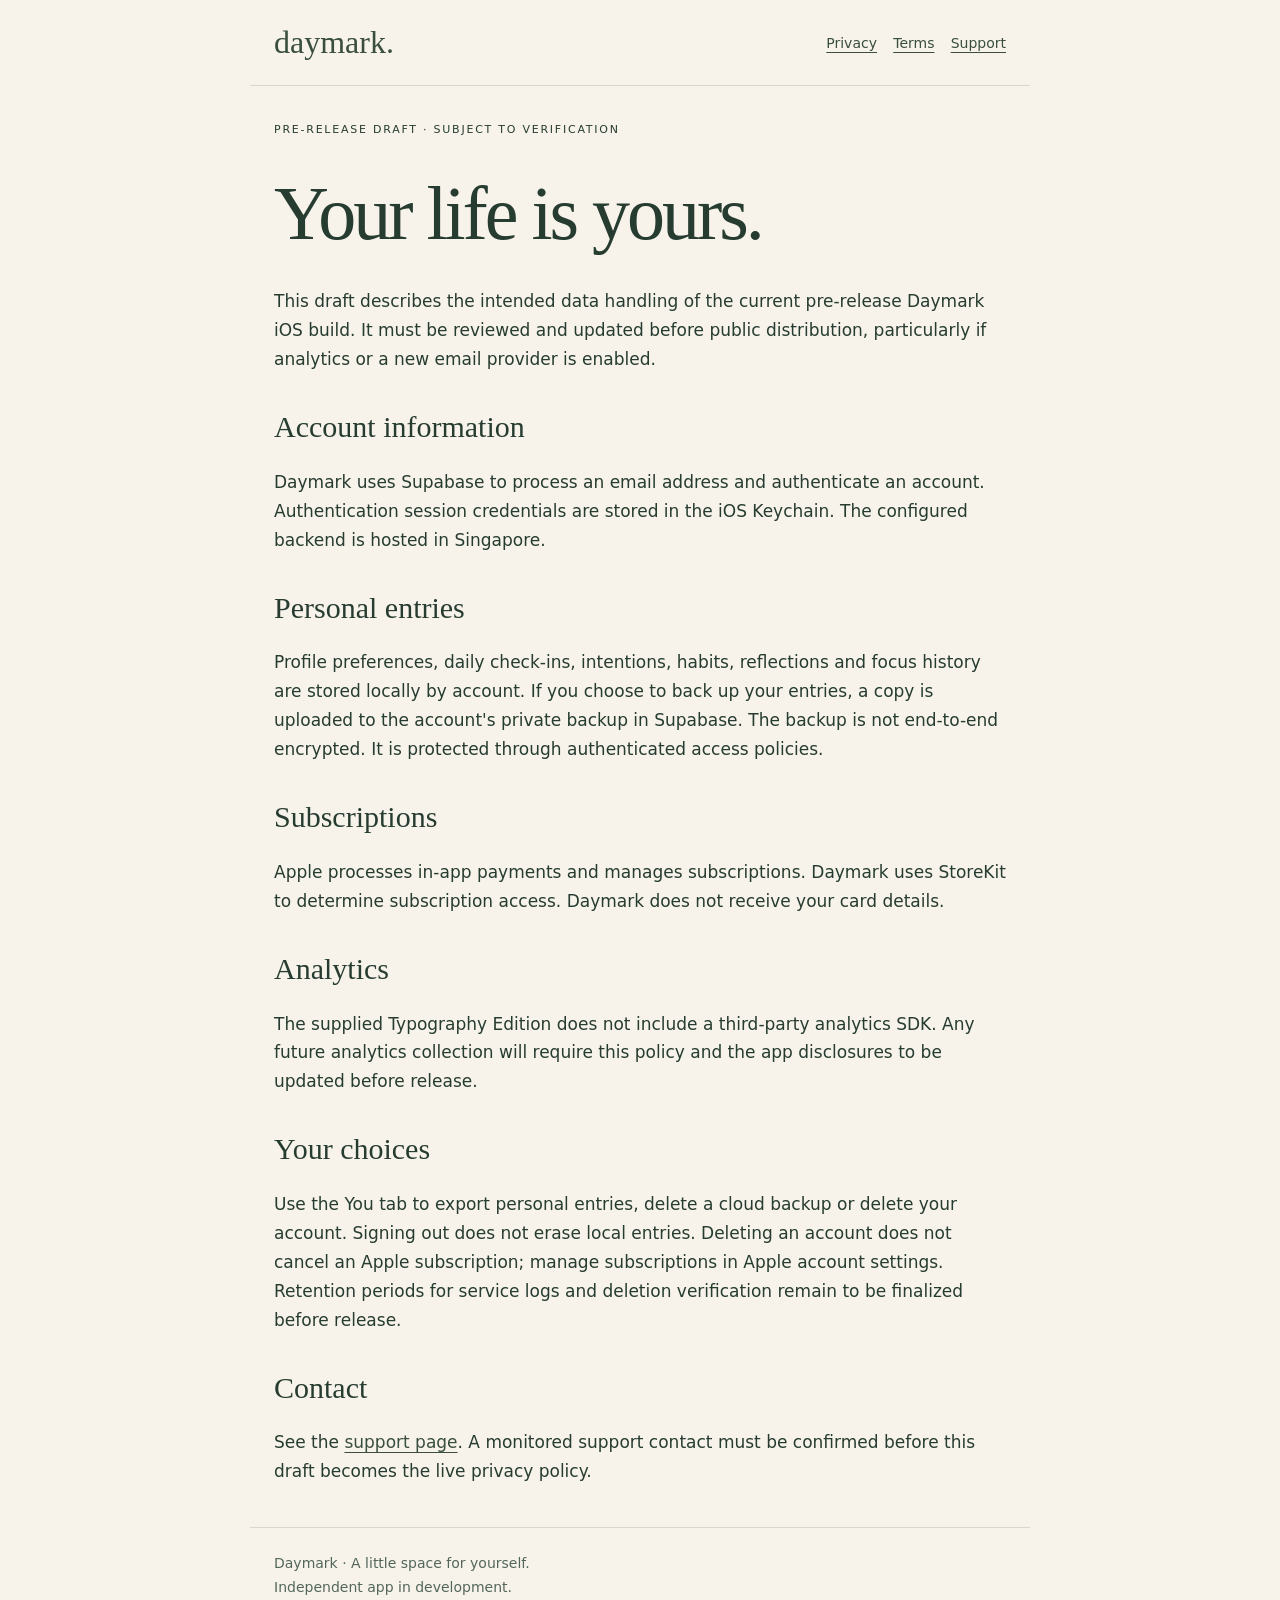
==== privacy.html @ 28270dea "Initial Daymark project" ====
<!doctype html><html lang="en"><head><meta charset="utf-8"><meta name="viewport" content="width=device-width,initial-scale=1"><title>Privacy policy | Daymark</title><meta name="description" content="Daymark, a personal companion for intentional living."><link rel="stylesheet" href="style.css"></head><body><nav><a class="brand" href="./">daymark.</a><div><a href="privacy.html">Privacy</a> &nbsp; <a href="terms.html">Terms</a> &nbsp; <a href="support.html">Support</a></div></nav><main><p class="eyebrow">Pre-release draft · subject to verification</p><h1>Your life is yours.</h1><p>This draft describes the intended data handling of the current pre-release Daymark iOS build. It must be reviewed and updated before public distribution, particularly if analytics or a new email provider is enabled.</p><h2>Account information</h2><p>Daymark uses Supabase to process an email address and authenticate an account. Authentication session credentials are stored in the iOS Keychain. The configured backend is hosted in Singapore.</p><h2>Personal entries</h2><p>Profile preferences, daily check-ins, intentions, habits, reflections and focus history are stored locally by account. If you choose to back up your entries, a copy is uploaded to the account's private backup in Supabase. The backup is not end-to-end encrypted. It is protected through authenticated access policies.</p><h2>Subscriptions</h2><p>Apple processes in-app payments and manages subscriptions. Daymark uses StoreKit to determine subscription access. Daymark does not receive your card details.</p><h2>Analytics</h2><p>The supplied Typography Edition does not include a third-party analytics SDK. Any future analytics collection will require this policy and the app disclosures to be updated before release.</p><h2>Your choices</h2><p>Use the You tab to export personal entries, delete a cloud backup or delete your account. Signing out does not erase local entries. Deleting an account does not cancel an Apple subscription; manage subscriptions in Apple account settings. Retention periods for service logs and deletion verification remain to be finalized before release.</p><h2>Contact</h2><p>See the <a href="support.html">support page</a>. A monitored support contact must be confirmed before this draft becomes the live privacy policy.</p></main><footer>Daymark · A little space for yourself.<br>Independent app in development.</footer></body></html>
---- style.css ----
*{box-sizing:border-box}body{margin:0;background:#f7f3eb;color:#273c30;font:17px/1.7 "Avenir Next",Avenir,system-ui,sans-serif}main,nav,footer{max-width:780px;margin:auto;padding:24px}nav{display:flex;align-items:center;justify-content:space-between;flex-wrap:wrap;gap:14px;border-bottom:1px solid #d7d8cb}nav a{font-size:14px}a{color:#394e3e;text-underline-offset:4px}nav .brand{font:32px Baskerville,Georgia,serif;text-decoration:none}h1,h2{font-family:Baskerville,Georgia,serif;font-weight:400;line-height:1.1}h1{font-size:clamp(42px,8vw,76px);letter-spacing:-.04em;margin:32px 0}h2{font-size:30px;margin-top:36px}.eyebrow{letter-spacing:.16em;font-size:11px;text-transform:uppercase}.lede{font-size:21px;max-width:600px}.quiet{background:#e2e8dc;border-radius:18px;padding:25px;margin:30px 0}.muted,footer{color:#53665a;font-size:14px}footer{border-top:1px solid #d7d8cb}li{margin:8px 0}
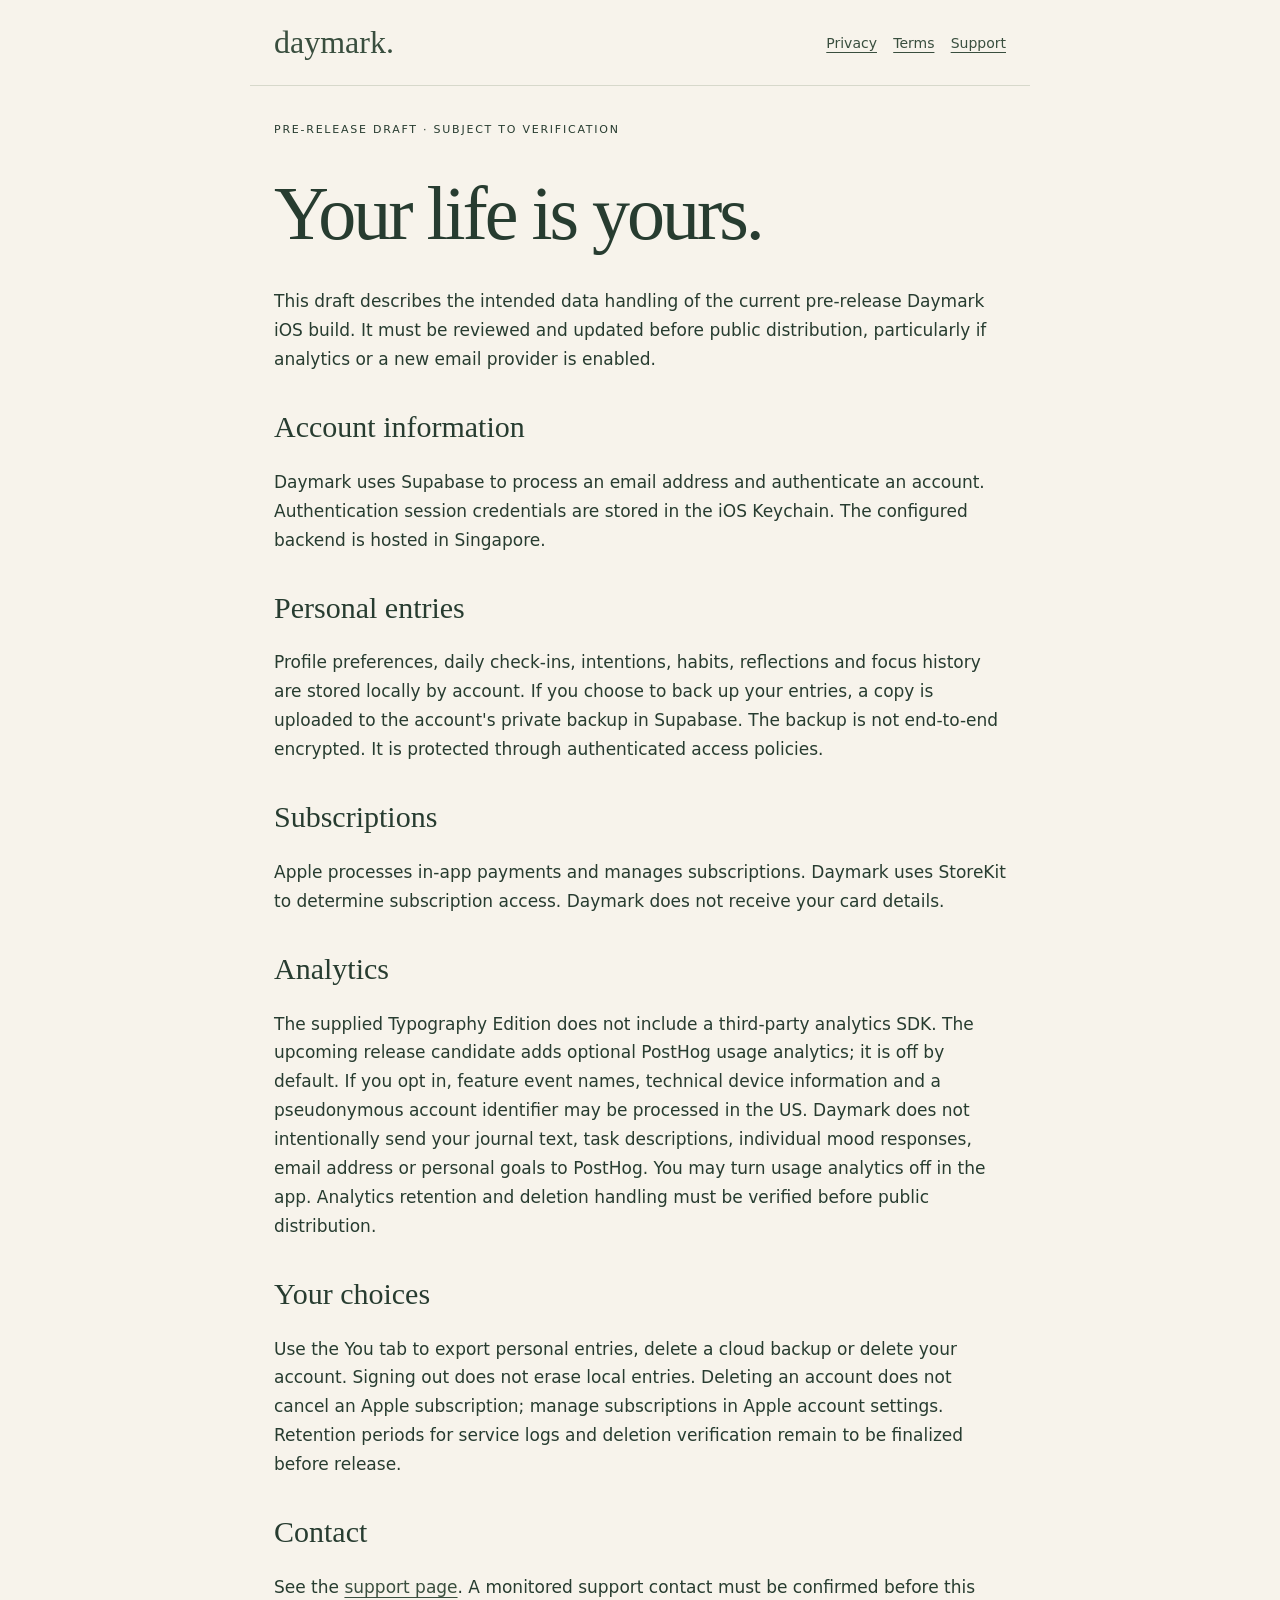
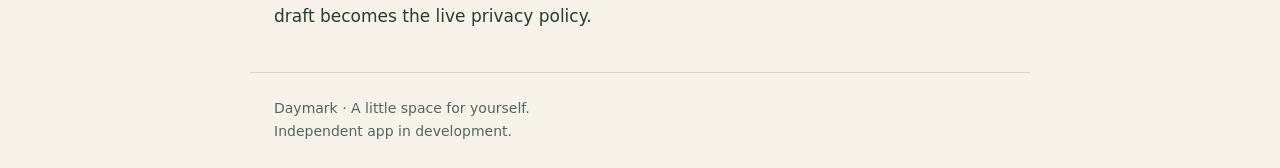
==== commit 934fe6cf: "Update pre-release privacy draft for optional analytics" ====
--- a/privacy.html
+++ b/privacy.html
@@ -1 +1 @@
-<!doctype html><html lang="en"><head><meta charset="utf-8"><meta name="viewport" content="width=device-width,initial-scale=1"><title>Privacy policy | Daymark</title><meta name="description" content="Daymark, a personal companion for intentional living."><link rel="stylesheet" href="style.css"></head><body><nav><a class="brand" href="./">daymark.</a><div><a href="privacy.html">Privacy</a> &nbsp; <a href="terms.html">Terms</a> &nbsp; <a href="support.html">Support</a></div></nav><main><p class="eyebrow">Pre-release draft · subject to verification</p><h1>Your life is yours.</h1><p>This draft describes the intended data handling of the current pre-release Daymark iOS build. It must be reviewed and updated before public distribution, particularly if analytics or a new email provider is enabled.</p><h2>Account information</h2><p>Daymark uses Supabase to process an email address and authenticate an account. Authentication session credentials are stored in the iOS Keychain. The configured backend is hosted in Singapore.</p><h2>Personal entries</h2><p>Profile preferences, daily check-ins, intentions, habits, reflections and focus history are stored locally by account. If you choose to back up your entries, a copy is uploaded to the account's private backup in Supabase. The backup is not end-to-end encrypted. It is protected through authenticated access policies.</p><h2>Subscriptions</h2><p>Apple processes in-app payments and manages subscriptions. Daymark uses StoreKit to determine subscription access. Daymark does not receive your card details.</p><h2>Analytics</h2><p>The supplied Typography Edition does not include a third-party analytics SDK. Any future analytics collection will require this policy and the app disclosures to be updated before release.</p><h2>Your choices</h2><p>Use the You tab to export personal entries, delete a cloud backup or delete your account. Signing out does not erase local entries. Deleting an account does not cancel an Apple subscription; manage subscriptions in Apple account settings. Retention periods for service logs and deletion verification remain to be finalized before release.</p><h2>Contact</h2><p>See the <a href="support.html">support page</a>. A monitored support contact must be confirmed before this draft becomes the live privacy policy.</p></main><footer>Daymark · A little space for yourself.<br>Independent app in development.</footer></body></html>+<!doctype html><html lang="en"><head><meta charset="utf-8"><meta name="viewport" content="width=device-width,initial-scale=1"><title>Privacy policy | Daymark</title><meta name="description" content="Daymark, a personal companion for intentional living."><link rel="stylesheet" href="style.css"></head><body><nav><a class="brand" href="./">daymark.</a><div><a href="privacy.html">Privacy</a> &nbsp; <a href="terms.html">Terms</a> &nbsp; <a href="support.html">Support</a></div></nav><main><p class="eyebrow">Pre-release draft · subject to verification</p><h1>Your life is yours.</h1><p>This draft describes the intended data handling of the current pre-release Daymark iOS build. It must be reviewed and updated before public distribution, particularly if analytics or a new email provider is enabled.</p><h2>Account information</h2><p>Daymark uses Supabase to process an email address and authenticate an account. Authentication session credentials are stored in the iOS Keychain. The configured backend is hosted in Singapore.</p><h2>Personal entries</h2><p>Profile preferences, daily check-ins, intentions, habits, reflections and focus history are stored locally by account. If you choose to back up your entries, a copy is uploaded to the account's private backup in Supabase. The backup is not end-to-end encrypted. It is protected through authenticated access policies.</p><h2>Subscriptions</h2><p>Apple processes in-app payments and manages subscriptions. Daymark uses StoreKit to determine subscription access. Daymark does not receive your card details.</p><h2>Analytics</h2><p>The supplied Typography Edition does not include a third-party analytics SDK. The upcoming release candidate adds optional PostHog usage analytics; it is off by default. If you opt in, feature event names, technical device information and a pseudonymous account identifier may be processed in the US. Daymark does not intentionally send your journal text, task descriptions, individual mood responses, email address or personal goals to PostHog. You may turn usage analytics off in the app. Analytics retention and deletion handling must be verified before public distribution.</p><h2>Your choices</h2><p>Use the You tab to export personal entries, delete a cloud backup or delete your account. Signing out does not erase local entries. Deleting an account does not cancel an Apple subscription; manage subscriptions in Apple account settings. Retention periods for service logs and deletion verification remain to be finalized before release.</p><h2>Contact</h2><p>See the <a href="support.html">support page</a>. A monitored support contact must be confirmed before this draft becomes the live privacy policy.</p></main><footer>Daymark · A little space for yourself.<br>Independent app in development.</footer></body></html>
